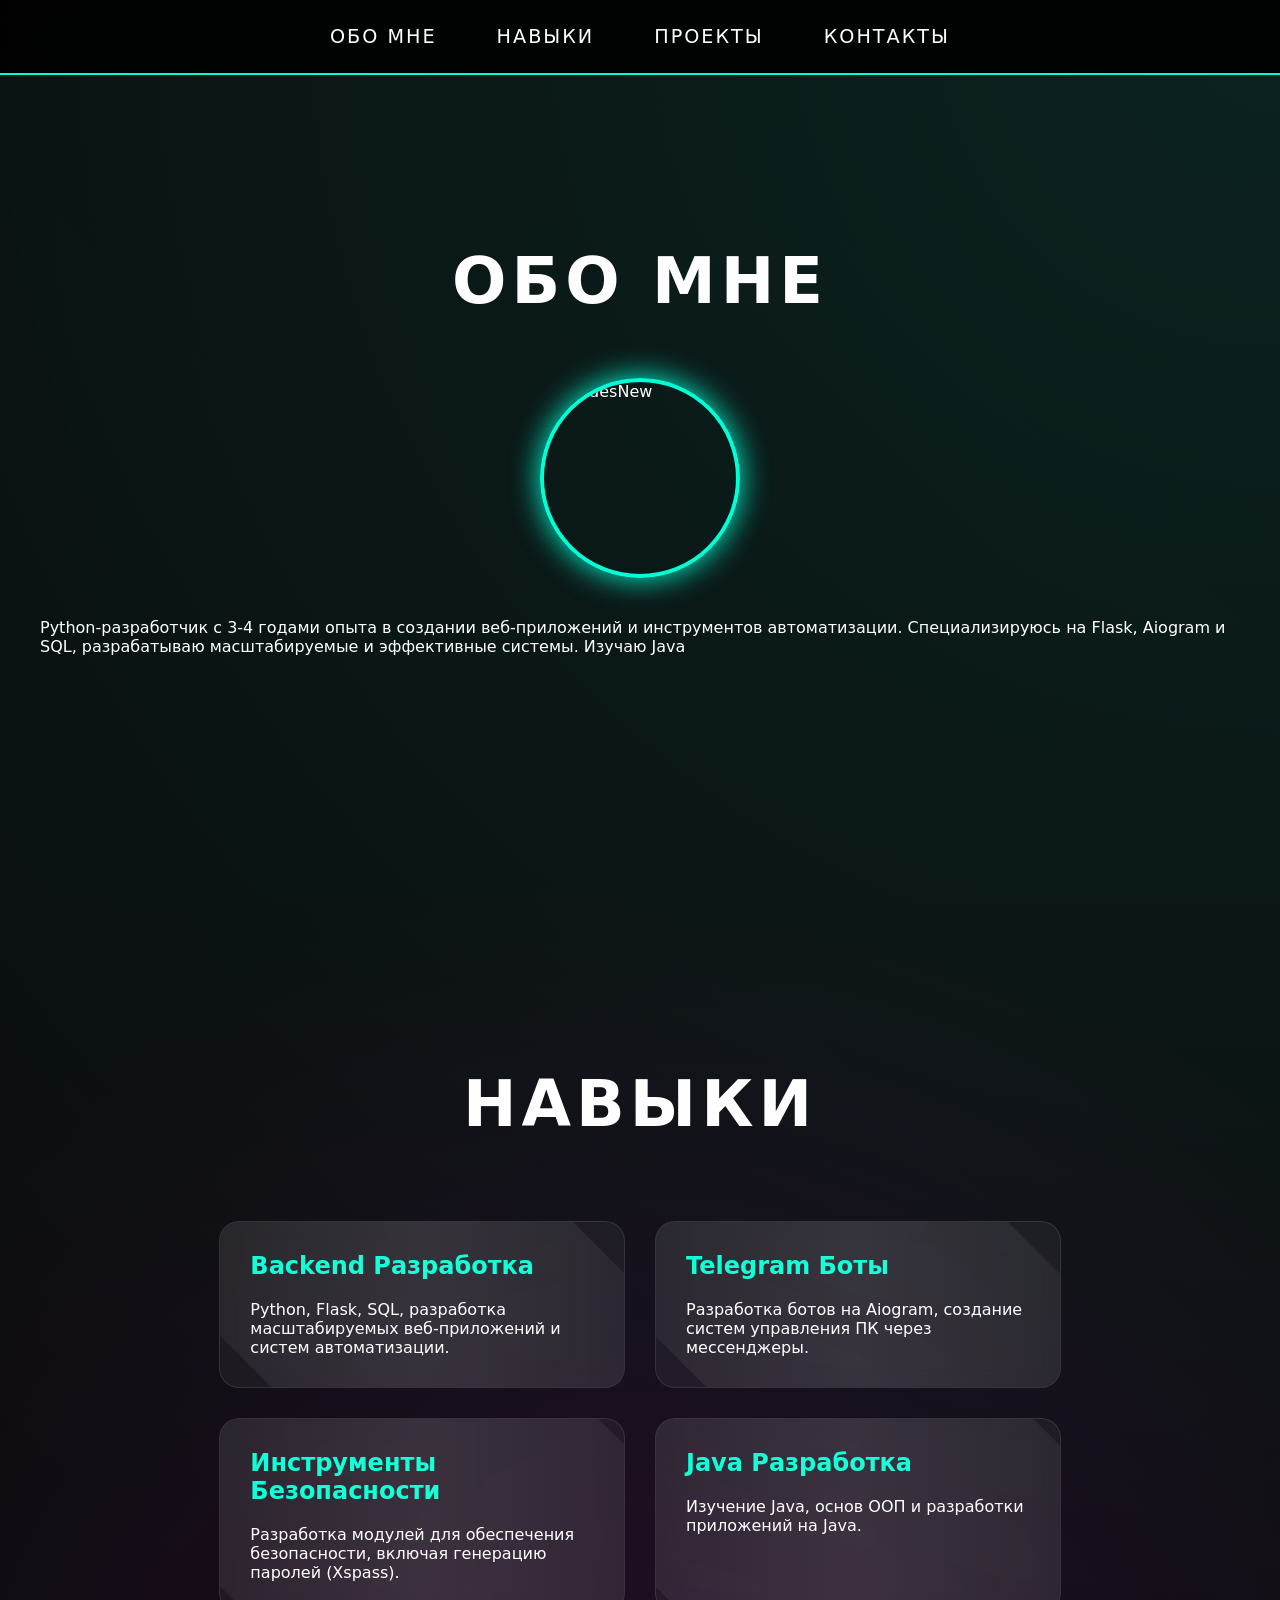
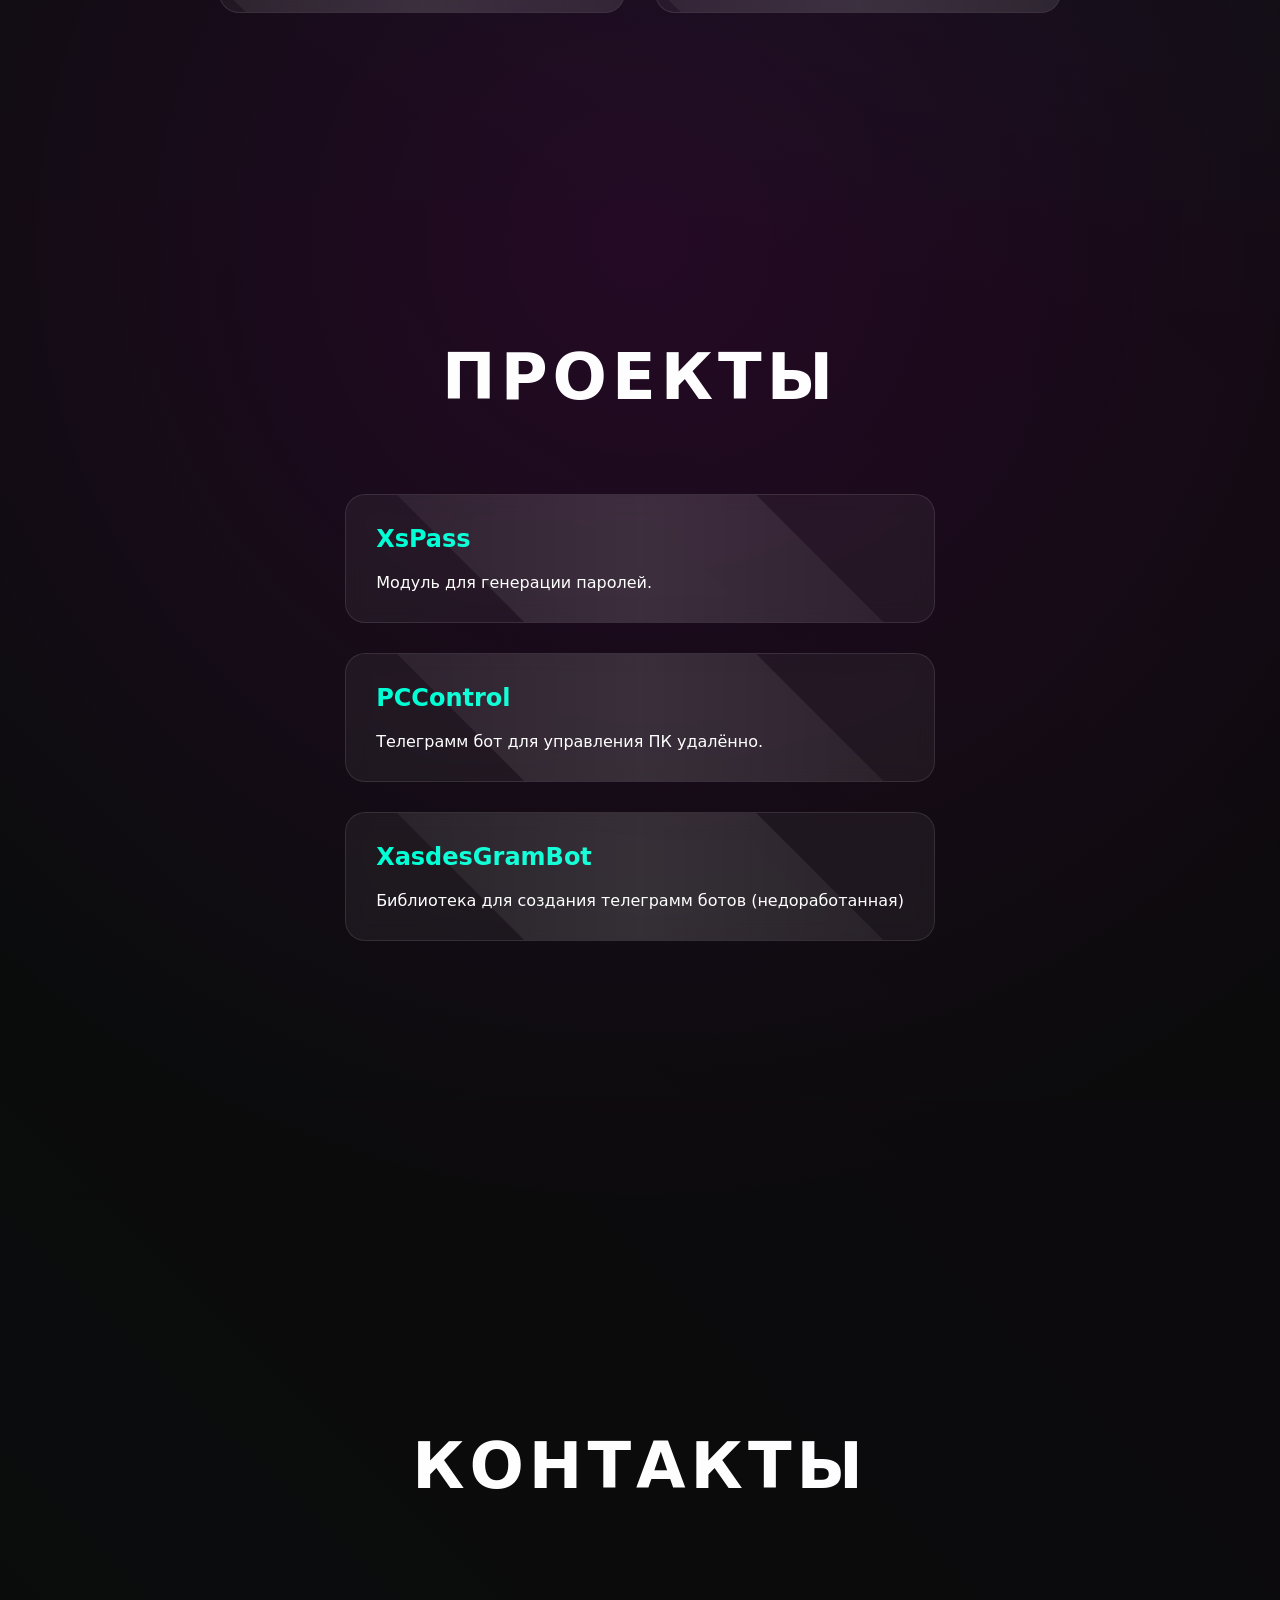
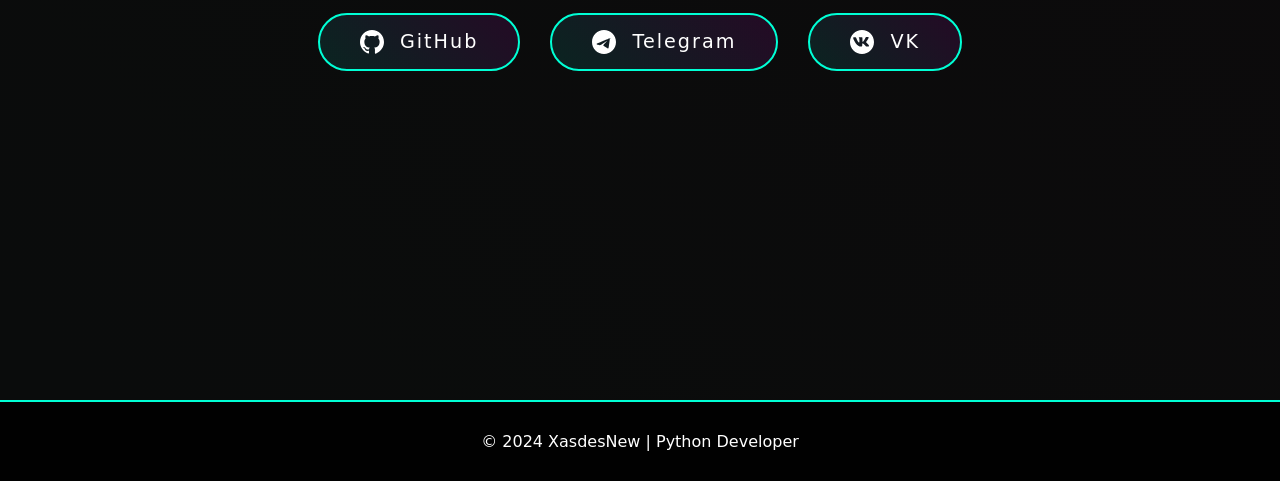
==== index.html @ cb53393a "Переименовал bio.html в index.html" ====
<!DOCTYPE html>
<html lang="ru">
<head>
  <meta charset="UTF-8">
  <meta name="viewport" content="width=device-width, initial-scale=1">
  <title>XasdesNew - Python Разработчик</title>
  <link rel="stylesheet" href="styles.css">
</head>
<body>
  <header>
    <nav>
      <a href="#about">Обо мне</a>
      <a href="#skills">Навыки</a>
      <a href="#projects">Проекты</a>
      <a href="#contact">Контакты</a>
    </nav>
  </header>
  
  <main>
    <section class="section" id="about">
      <h2>Обо мне</h2>
      <div class="content">
        <img class="avatar" src="https://avatars.githubusercontent.com/u/188788948?v=4" alt="XasdesNew">
        <p>Python-разработчик с 3-4 годами опыта в создании веб-приложений и инструментов автоматизации. Специализируюсь на Flask, Aiogram и SQL, разрабатываю масштабируемые и эффективные системы. Изучаю Java</p>
      </div>
    </section>
    
    <section class="section" id="skills">
      <h2>Навыки</h2>
      <div class="content">
        <div class="card-container">
          <div class="card">
            <h3>Backend Разработка</h3>
            <p>Python, Flask, SQL, разработка масштабируемых веб-приложений и систем автоматизации.</p>
          </div>
          <div class="card">
            <h3>Telegram Боты</h3>
            <p>Разработка ботов на Aiogram, создание систем управления ПК через мессенджеры.</p>
          </div>
          <div class="card">
            <h3>Инструменты Безопасности</h3>
            <p>Разработка модулей для обеспечения безопасности, включая генерацию паролей (Xspass).</p>
          </div>
          <div class="card">
            <h3>Java Разработка</h3>
            <p>Изучение Java, основ ООП и разработки приложений на Java.</p>
          </div>
        </div>
      </div>
    </section>
    
    <section class="section" id="projects">
      <h2>Проекты</h2>
      <div class="content">
        <div class="card-container">
          <div class="card">
            <h3>XsPass</h3>
            <p>Модуль для генерации паролей.</p>
          </div>
          <div class="card">
            <h3>PCControl</h3>
            <p>Телеграмм бот для управления ПК удалённо.</p>
          </div>
          <div class="card">
            <h3>XasdesGramBot</h3>
            <p>Библиотека для создания телеграмм ботов (недоработанная)</p>
          </div>
        </div>
      </div>
    </section>
    
    <section class="section" id="contact">
      <h2>Контакты</h2>
      <div class="content">
        <div class="social-buttons">
          <a href="https://github.com/XasdesNew" class="social-button">
            <svg viewBox="0 0 24 24" width="24" height="24" style="margin-right: 8px; vertical-align: middle;">
              <path fill="currentColor" d="M12 0C5.37 0 0 5.37 0 12c0 5.3 3.438 9.8 8.205 11.385.6.113.82-.258.82-.577 0-.285-.01-1.04-.015-2.04-3.338.724-4.042-1.61-4.042-1.61C4.422 18.07 3.633 17.7 3.633 17.7c-1.087-.744.084-.729.084-.729 1.205.084 1.838 1.236 1.838 1.236 1.07 1.835 2.809 1.305 3.495.998.108-.776.417-1.305.76-1.605-2.665-.3-5.466-1.332-5.466-5.93 0-1.31.465-2.38 1.235-3.22-.135-.303-.54-1.523.105-3.176 0 0 1.005-.322 3.3 1.23.96-.267 1.98-.399 3-.405 1.02.006 2.04.138 3 .405 2.28-1.552 3.285-1.23 3.285-1.23.645 1.653.24 2.873.12 3.176.765.84 1.23 1.91 1.23 3.22 0 4.61-2.805 5.625-5.475 5.92.42.36.81 1.096.81 2.22 0 1.606-.015 2.896-.015 3.286 0 .315.21.69.825.57C20.565 21.795 24 17.295 24 12c0-6.63-5.37-12-12-12"/>
            </svg>
            GitHub
          </a>
          <a href="https://t.me/XasdesNew" class="social-button">
            <svg viewBox="0 0 24 24" width="24" height="24" style="margin-right: 8px; vertical-align: middle;">
              <path fill="currentColor" d="M12 0C5.37 0 0 5.37 0 12s5.37 12 12 12 12-5.37 12-12S18.63 0 12 0zm5.95 8.03c-.19 2.01-.88 6.88-1.25 9.13-.15.91-.45 1.22-.74 1.25-.63.06-1.11-.42-1.72-.82-.96-.64-1.5-1.04-2.43-1.66-.97-.71-.34-1.1.21-1.74.14-.17 2.61-2.39 2.66-2.6.01-.02.01-.15-.06-.21-.07-.06-.18-.04-.25-.02-.11.02-1.84 1.17-5.2 3.44-.49.34-.94.5-1.33.49-.44-.01-1.27-.25-1.89-.45-.76-.25-1.37-.38-1.32-.81.03-.22.35-.44.97-.67 3.81-1.66 6.36-2.75 7.64-3.29 3.64-1.53 4.39-1.8 4.88-1.81.11 0 .35.03.5.15.13.1.17.23.18.33.02.13.02.27 0 .4z"/>
            </svg>
            Telegram
          </a>
          <a href="https://vk.com/XasdesNew" class="social-button">
            <svg viewBox="0 0 24 24" width="24" height="24" style="margin-right: 8px; vertical-align: middle;">
              <path fill="currentColor" d="M12 0C5.37 0 0 5.37 0 12s5.37 12 12 12 12-5.37 12-12S18.63 0 12 0zm6.24 16.51h-1.75c-.67 0-.87-.55-2.06-1.75-1.04-1.02-1.49-1.16-1.74-1.16-.35 0-.46.1-.46.59v1.61c0 .42-.13.67-1.21.67-1.79 0-3.77-1.08-5.17-3.09-2.1-2.96-2.67-5.19-2.67-5.64 0-.24.09-.47.55-.47h1.75c.41 0 .6.19.77.66.84 2.42 2.25 4.54 2.83 4.54.22 0 .32-.1.32-.66v-2.57c-.07-1.18-.69-1.28-.69-1.7 0-.21.17-.41.45-.41h2.76c.37 0 .51.2.51.63v3.47c0 .38.11.51.18.51.22 0 .41-.13.82-.55 1.27-1.42 2.18-3.61 2.18-3.61.12-.26.31-.49.74-.49h1.75c.52 0 .64.27.52.63-.22.99-2.36 4.02-2.36 4.02-.18.3-.25.44 0 .77.19.24.82.74 1.24 1.19.77.81 1.36 1.49 1.52 1.96.17.49-.09.74-.59.74z"/>
            </svg>
            VK
          </a>
        </div>
      </div>
    </section>
  </main>
  
  <footer>
    <p>© 2024 XasdesNew | Python Developer</p>
  </footer>
  
  <script src="script.js"></script>
</body>
</html>
---- styles.css ----
* {
  margin: 0;
  padding: 0;
  box-sizing: border-box;
  scroll-behavior: smooth;
}

:root {
  --primary: #00ffd5;
  --secondary: #ff00ff;
  --bg: #0a0a0a;
  --text: #ffffff;
}

body {
  background: var(--bg);
  color: var(--text);
  font-family: 'Cyberpunk', system-ui, sans-serif;
  overflow-x: hidden;
  background-image: 
    radial-gradient(circle at 50% 50%, rgba(255,0,255,0.1) 0%, transparent 50%),
    radial-gradient(circle at 100% 0%, rgba(0,255,213,0.1) 0%, transparent 50%);
}

@keyframes neonPulse {
  0% { text-shadow: 0 0 10px var(--primary), 0 0 20px var(--primary), 0 0 30px var(--primary); }
  50% { text-shadow: 0 0 20px var(--primary), 0 0 30px var(--primary), 0 0 40px var(--primary); }
  100% { text-shadow: 0 0 10px var(--primary), 0 0 20px var(--primary), 0 0 30px var(--primary); }
}

@keyframes borderGlow {
  0% { border-color: var(--primary); }
  50% { border-color: var(--secondary); }
  100% { border-color: var(--primary); }
}

@keyframes navClick {
  0% { transform: scale(1); }
  50% { transform: scale(0.95); }
  100% { transform: scale(1); }
}

header {
  position: fixed;
  top: 0;
  left: 0;
  width: 100%;
  background: rgba(0,0,0,0.9);
  backdrop-filter: blur(10px);
  border-bottom: 2px solid var(--primary);
  z-index: 1000;
  animation: borderGlow 4s infinite;
}

header nav {
  display: flex;
  justify-content: center;
  padding: 20px 0;
}

header nav a {
  margin: 0 30px;
  color: var(--text);
  text-decoration: none;
  font-size: 1.2em;
  text-transform: uppercase;
  letter-spacing: 2px;
  position: relative;
  padding: 5px 0;
  transition: transform 0.3s ease;
}

header nav a:active {
  animation: navClick 0.3s ease;
}

header nav a::after {
  content: '';
  position: absolute;
  bottom: 0;
  left: 0;
  width: 100%;
  height: 2px;
  background: var(--primary);
  transform: scaleX(0);
  transition: transform 0.3s ease;
}

header nav a:hover::after {
  transform: scaleX(1);
}

.section {
  min-height: 100vh;
  padding: 100px 20px;
  position: relative;
  display: flex;
  flex-direction: column;
  align-items: center;
  justify-content: center;
}

.section::before {
  content: '';
  position: absolute;
  top: 0;
  left: 0;
  width: 100%;
  height: 100%;
  background: linear-gradient(45deg, 
    rgba(0,255,213,0.1) 0%,
    rgba(255,0,255,0.1) 100%);
  opacity: 0.1;
}

.section h2 {
  font-size: 4em;
  margin-bottom: 60px;
  animation: neonPulse 2s infinite;
  text-transform: uppercase;
  letter-spacing: 5px;
}

.content {
  max-width: 1200px;
  margin: 0 auto;
  opacity: 0;
  transform: translateY(30px);
  transition: all 0.8s cubic-bezier(0.4, 0, 0.2, 1);
  display: flex;
  flex-direction: column;
  align-items: center;
}

.content.visible {
  opacity: 1;
  transform: translateY(0);
}

.avatar {
  width: 200px;
  height: 200px;
  border-radius: 50%;
  border: 4px solid var(--primary);
  box-shadow: 0 0 30px var(--primary);
  margin-bottom: 40px;
  transition: transform 0.3s ease;
  display: block;
  margin-left: auto;
  margin-right: auto;
}

.avatar:hover {
  transform: scale(1.1);
}

.card-container {
  display: grid;
  grid-template-columns: repeat(auto-fit, minmax(300px, 1fr));
  gap: 30px;
  padding: 20px;
}

.card {
  background: rgba(255,255,255,0.05);
  backdrop-filter: blur(10px);
  border: 1px solid rgba(255,255,255,0.1);
  border-radius: 20px;
  padding: 30px;
  height: auto;
  transition: all 0.3s ease;
  position: relative;
  overflow: hidden;
}

.card::before {
  content: '';
  position: absolute;
  top: -50%;
  left: -50%;
  width: 200%;
  height: 200%;
  background: linear-gradient(
    45deg,
    transparent,
    rgba(255,255,255,0.1),
    transparent
  );
  transform: rotate(45deg);
  transition: 0.5s;
}

.card:hover {
  transform: translateY(-10px);
  box-shadow: 0 0 30px rgba(0,255,213,0.2);
}

.card:hover::before {
  left: 100%;
}

.card h3 {
  font-size: 1.5em;
  color: var(--primary);
  margin-bottom: 20px;
}

.social-buttons {
  display: flex;
  justify-content: center;
  gap: 30px;
  margin-top: 50px;
  flex-wrap: wrap;
}

.social-button {
  padding: 15px 40px;
  border-radius: 30px;
  background: linear-gradient(45deg, 
    rgba(0,255,213,0.1),
    rgba(255,0,255,0.1));
  border: 2px solid var(--primary);
  color: var(--text);
  text-decoration: none;
  font-size: 1.2em;
  letter-spacing: 2px;
  transition: all 0.3s ease;
  position: relative;
  overflow: hidden;
}

.social-button:hover {
  transform: translateY(-5px);
  box-shadow: 0 5px 20px rgba(0,255,213,0.3);
}

.social-button i {
  margin-right: 10px;
}

footer {
  background: rgba(0,0,0,0.9);
  padding: 30px 0;
  text-align: center;
  border-top: 2px solid var(--primary);
  animation: borderGlow 4s infinite;
}

@media (max-width: 768px) {
  .section h2 {
    font-size: 2.5em;
  }
  
  header nav {
    flex-direction: column;
    align-items: center;
  }
  
  header nav a {
    margin: 10px 0;
  }
  
  .card-container {
    grid-template-columns: 1fr;
  }
}
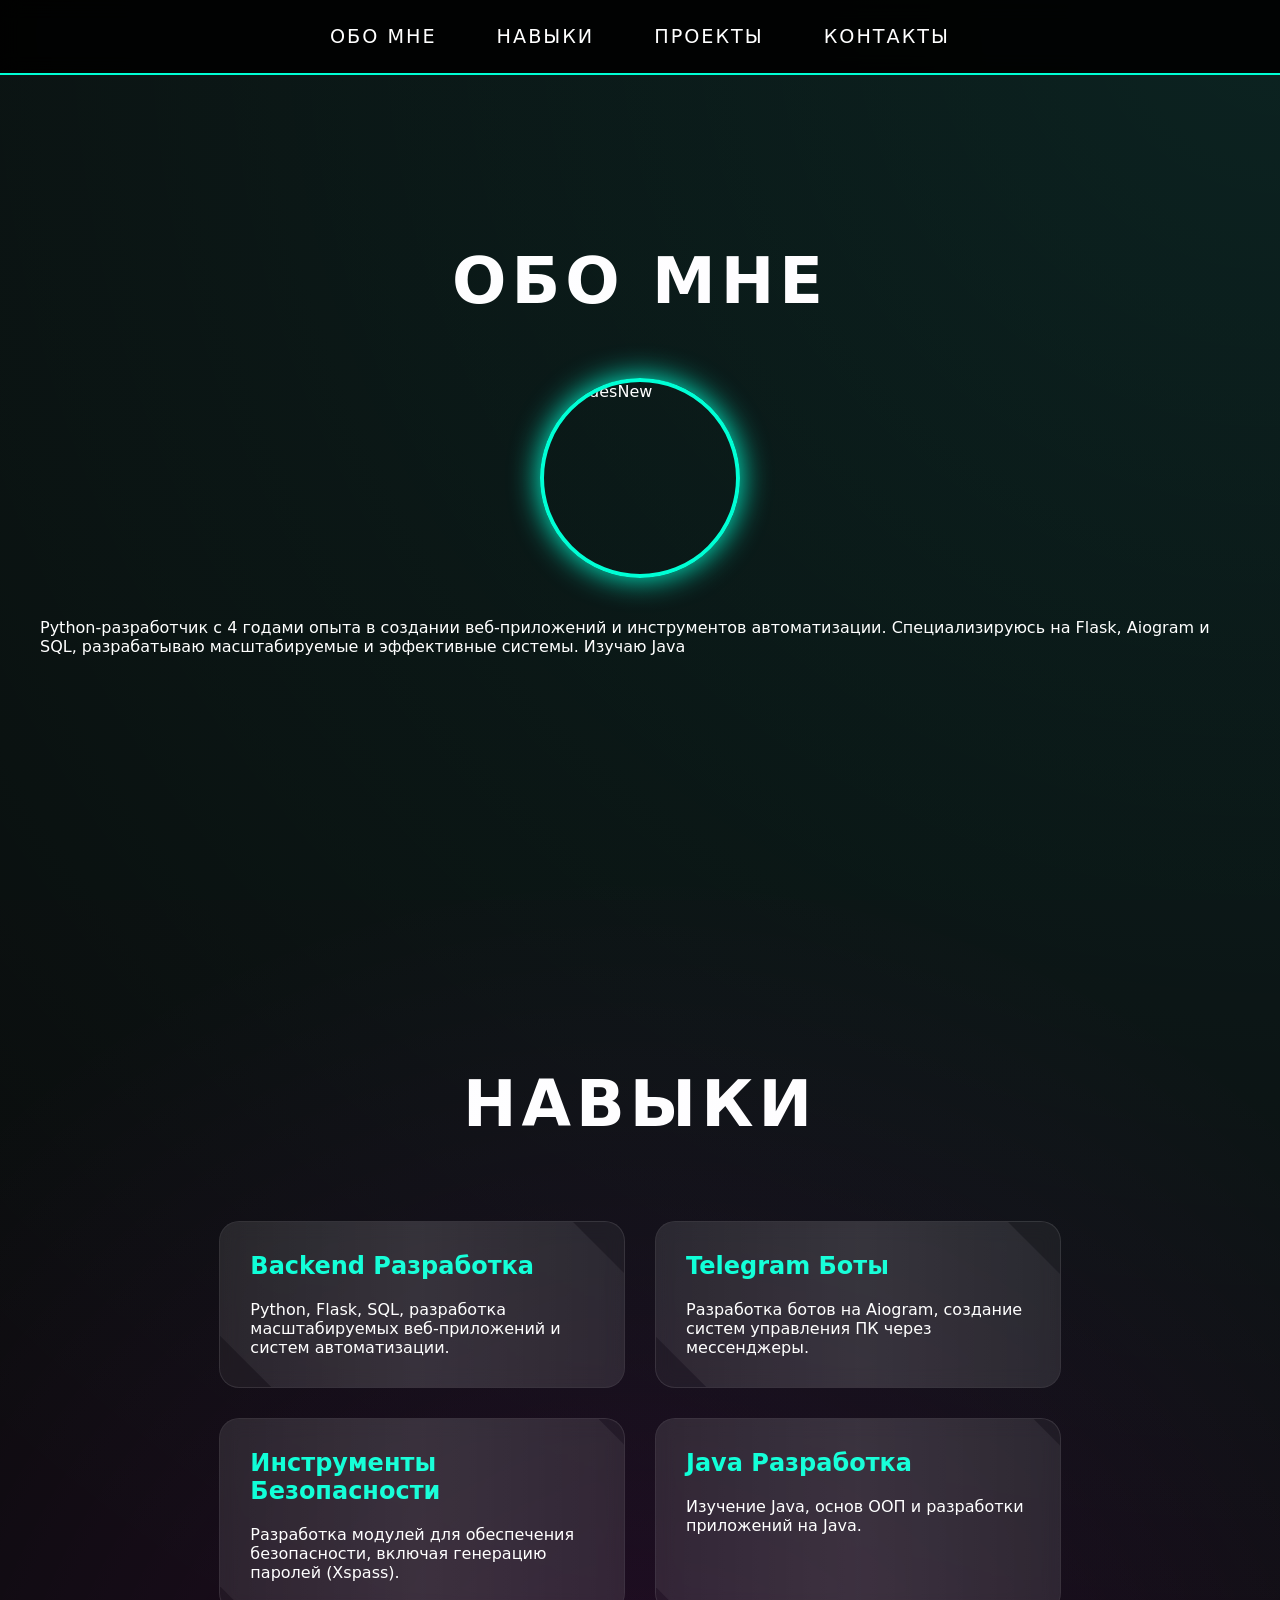
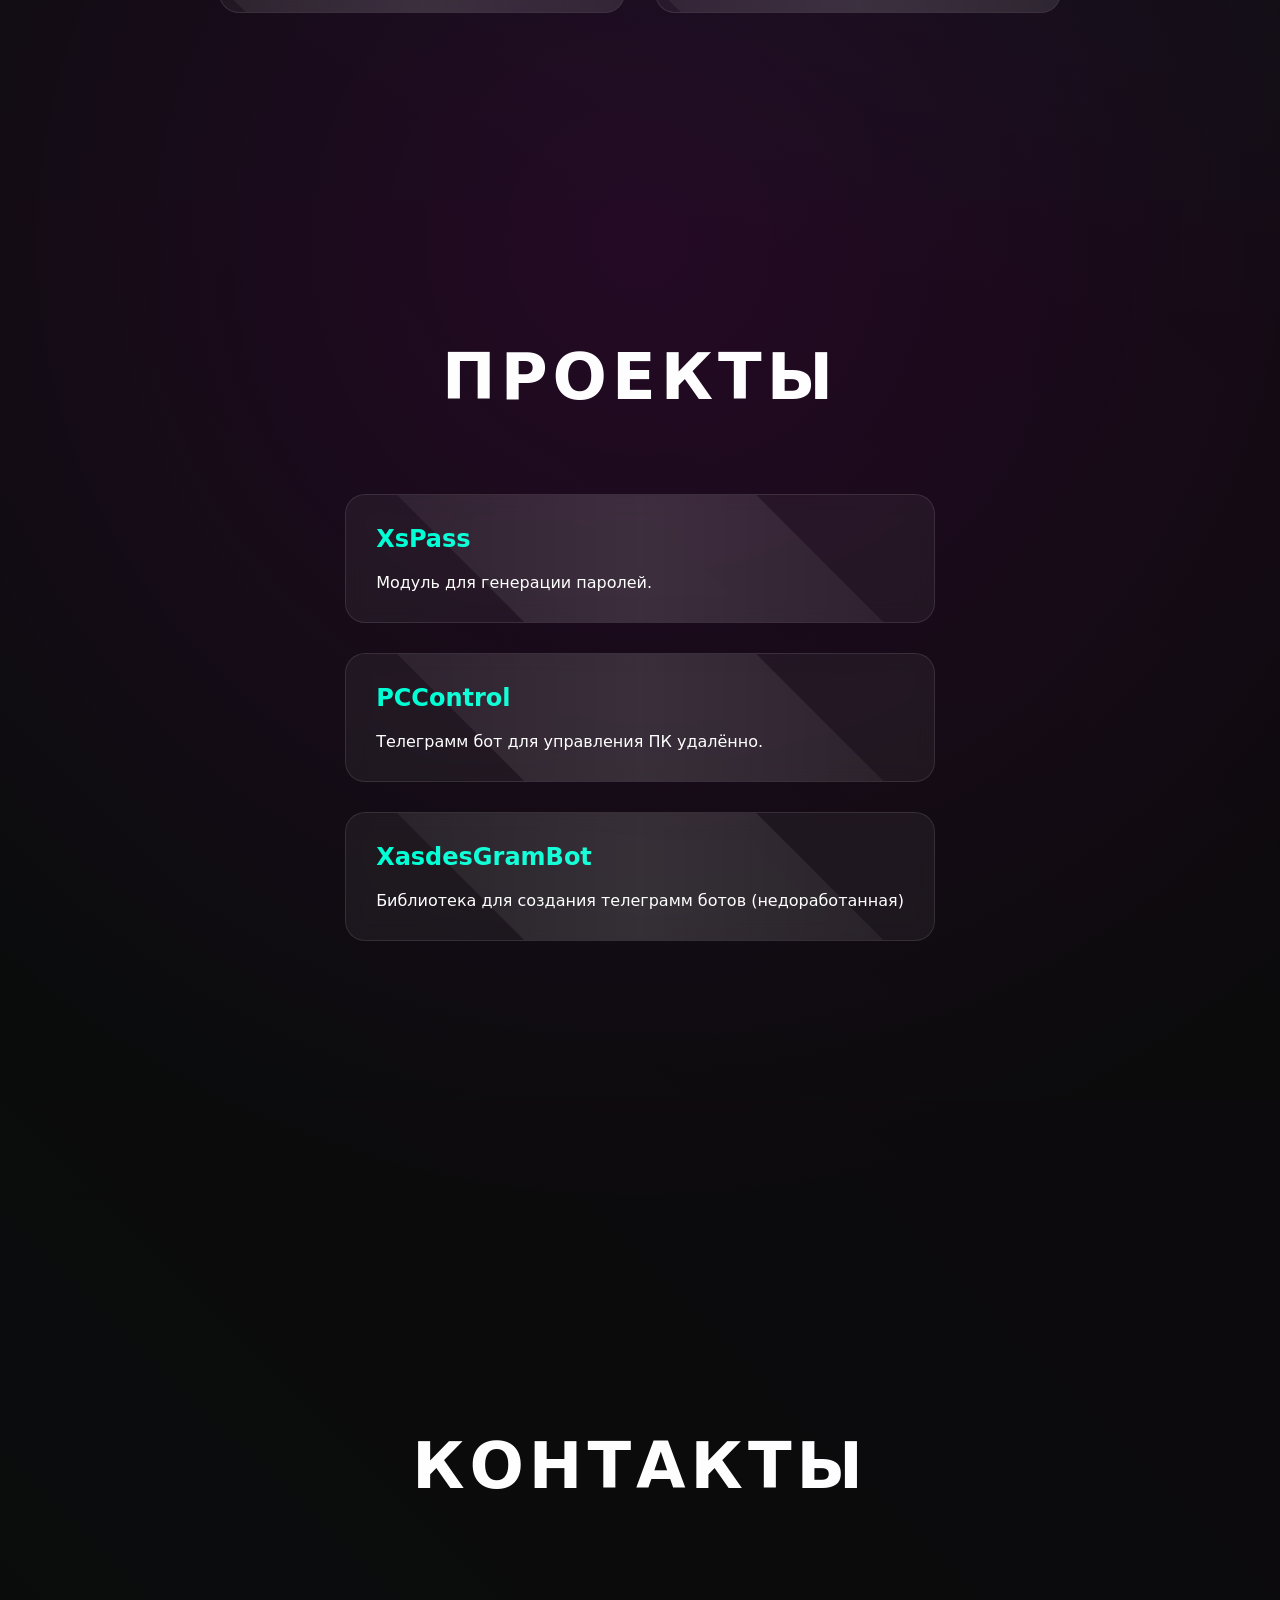
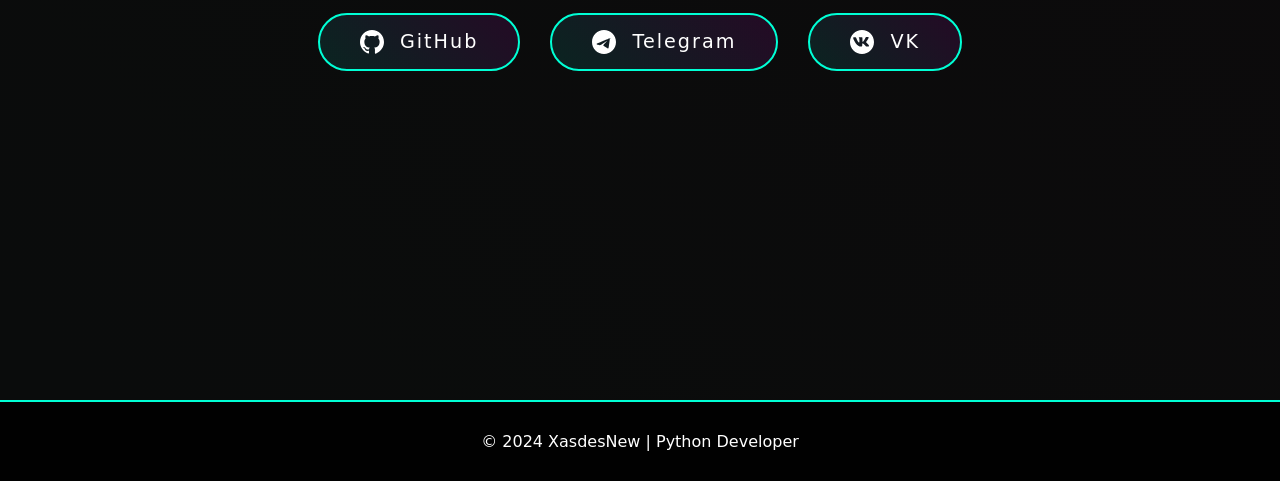
==== commit 77b00eb8: "Update index.html" ====
--- a/index.html
+++ b/index.html
@@ -21,7 +21,7 @@
       <h2>Обо мне</h2>
       <div class="content">
         <img class="avatar" src="https://avatars.githubusercontent.com/u/188788948?v=4" alt="XasdesNew">
-        <p>Python-разработчик с 3-4 годами опыта в создании веб-приложений и инструментов автоматизации. Специализируюсь на Flask, Aiogram и SQL, разрабатываю масштабируемые и эффективные системы. Изучаю Java</p>
+        <p>Python-разработчик с 4 годами опыта в создании веб-приложений и инструментов автоматизации. Специализируюсь на Flask, Aiogram и SQL, разрабатываю масштабируемые и эффективные системы. Изучаю Java</p>
       </div>
     </section>
     
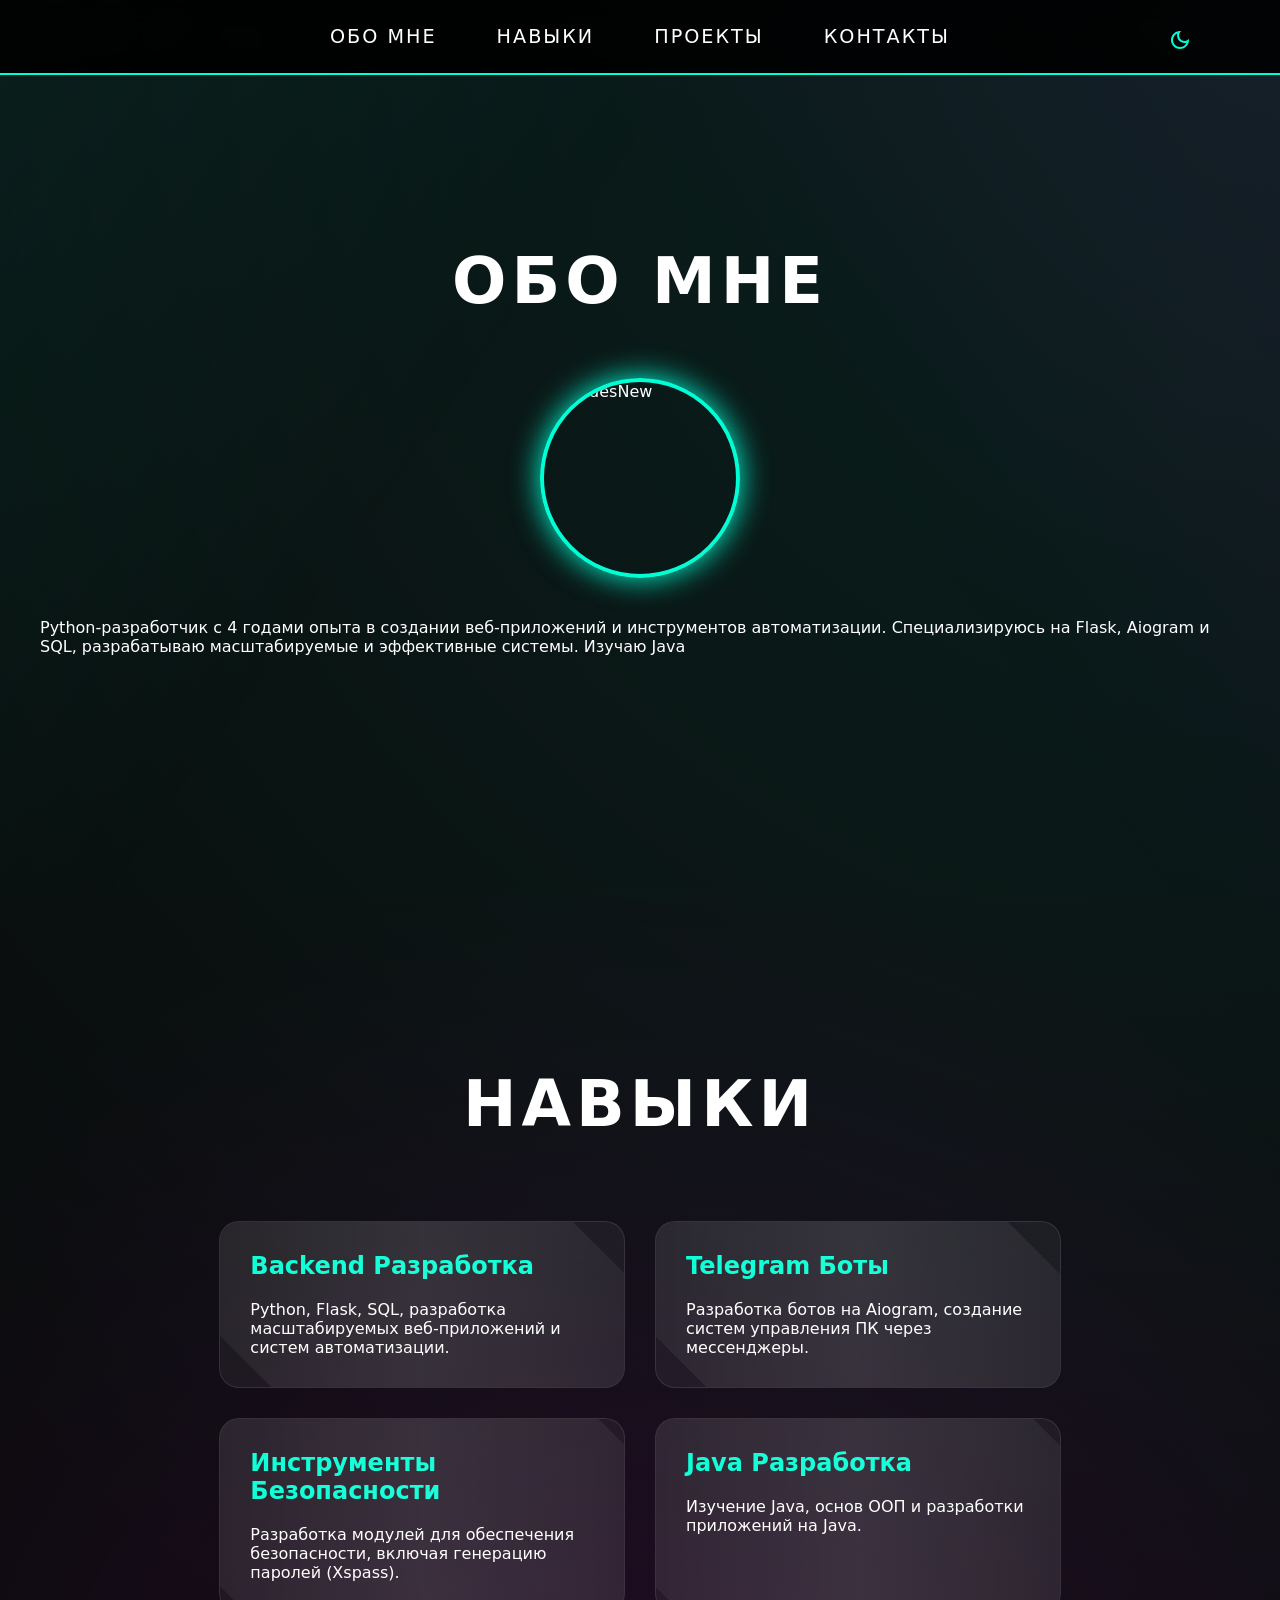
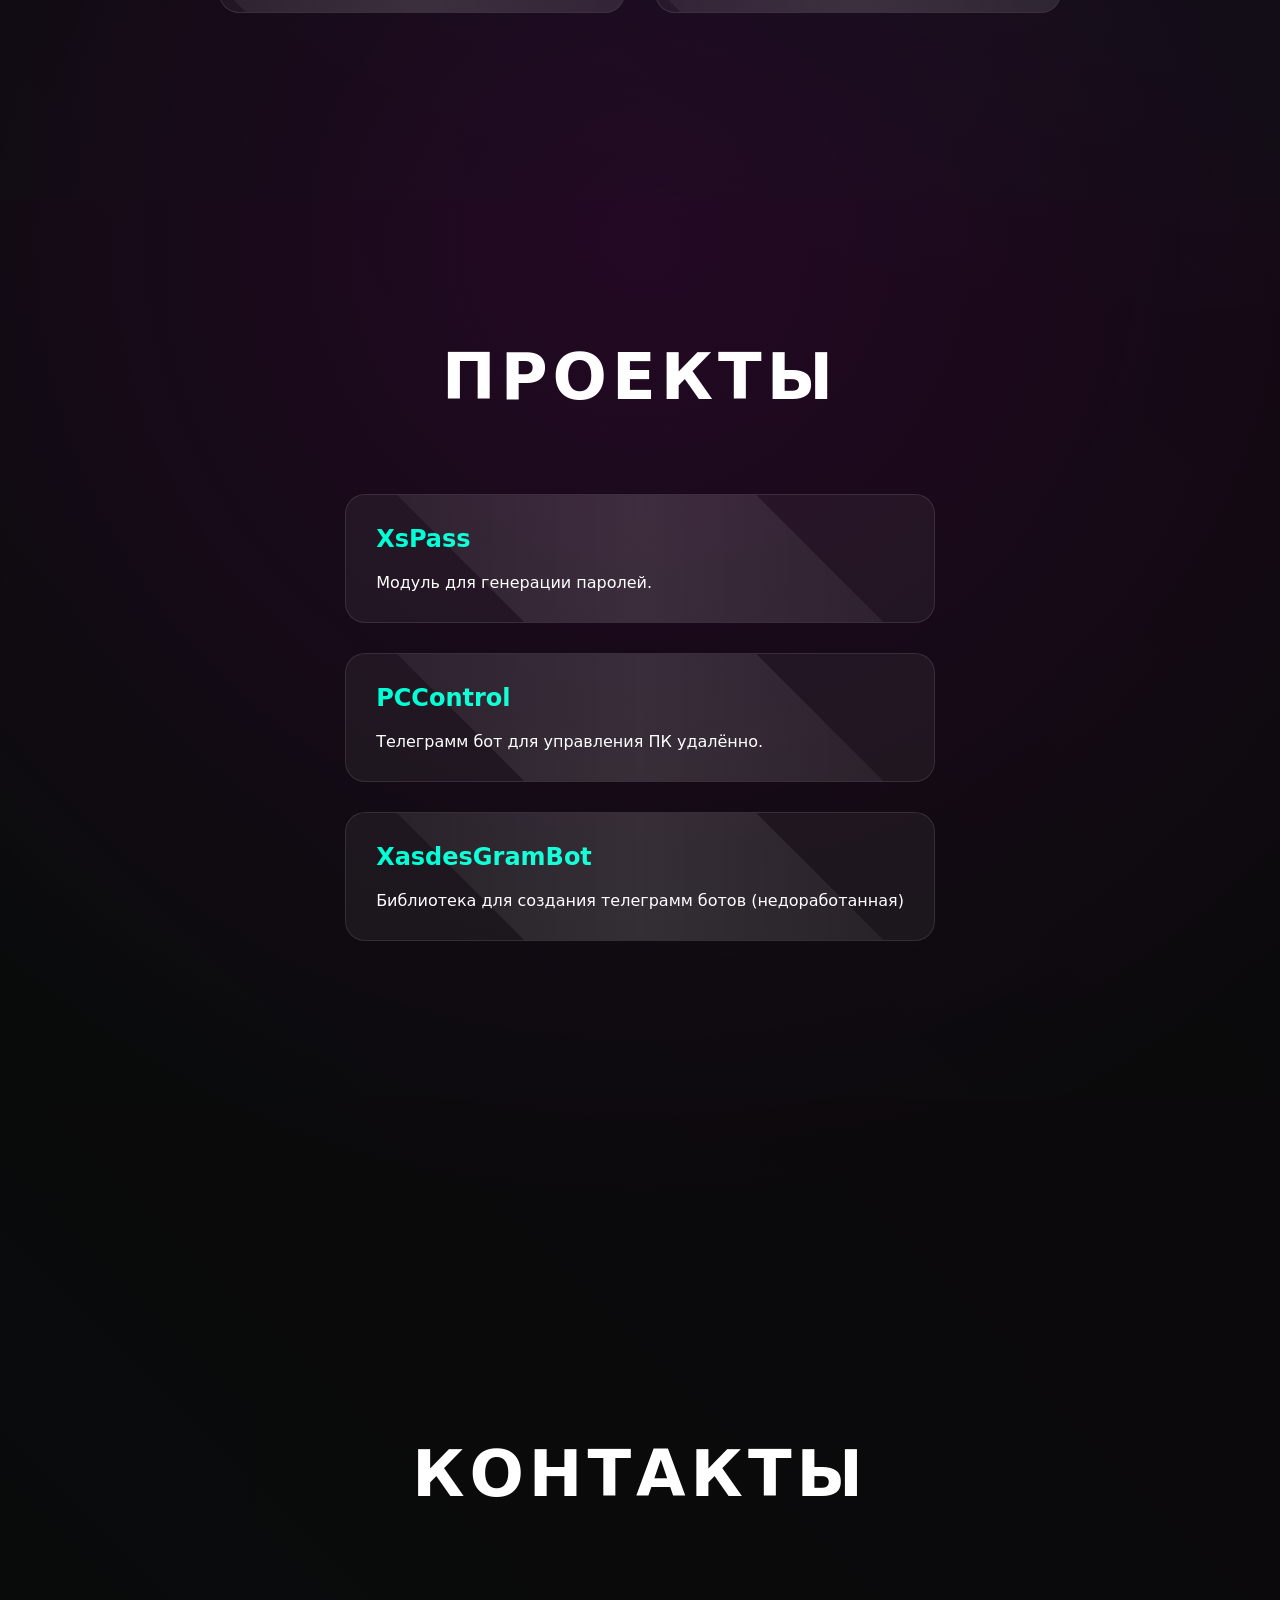
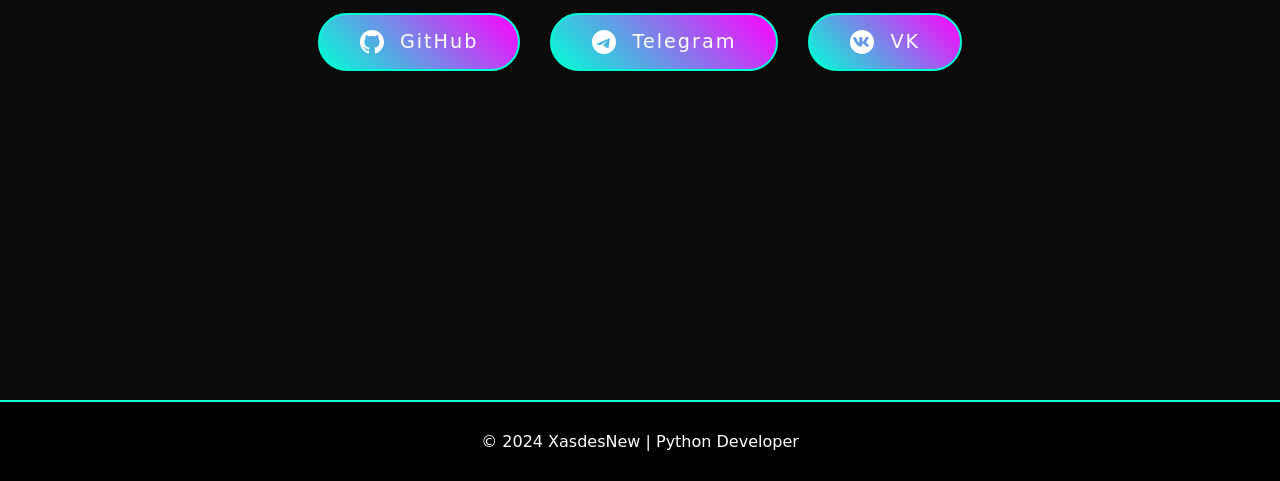
==== commit 7549260d: "Обновил оформление страницы" ====
--- a/index.html
+++ b/index.html
@@ -7,13 +7,28 @@
   <link rel="stylesheet" href="styles.css">
 </head>
 <body>
+  <div id="particles-js"></div>
+  
   <header>
-    <nav>
+    <div class="menu-button">
+      <div class="bar"></div>
+      <div class="bar"></div>
+      <div class="bar"></div>
+    </div>
+    <nav class="nav-menu">
       <a href="#about">Обо мне</a>
       <a href="#skills">Навыки</a>
       <a href="#projects">Проекты</a>
       <a href="#contact">Контакты</a>
     </nav>
+    <div class="theme-toggle">
+      <svg class="sun-icon" viewBox="0 0 24 24" width="24" height="24">
+        <path fill="currentColor" d="M12 17c-2.76 0-5-2.24-5-5s2.24-5 5-5 5 2.24 5 5-2.24 5-5 5zm0-8c-1.66 0-3 1.34-3 3s1.34 3 3 3 3-1.34 3-3-1.34-3-3-3zm-9 4h2c.55 0 1-.45 1-1s-.45-1-1-1H3c-.55 0-1 .45-1 1s.45 1 1 1zm18 0h-2c-.55 0-1-.45-1-1s.45-1 1-1h2c.55 0 1 .45 1 1s-.45 1-1 1zM12 3c-.55 0-1 .45-1 1v2c0 .55.45 1 1 1s1-.45 1-1V4c0-.55-.45-1-1-1zm0 16c-.55 0-1 .45-1 1v2c0 .55.45 1 1 1s1-.45 1-1v-2c0-.55-.45-1-1-1zM5.99 4.58c-.39-.39-1.03-.39-1.41 0-.39.39-.39 1.03 0 1.41l1.06 1.06c.39.39 1.03.39 1.41 0 .39-.39.39-1.03 0-1.41L5.99 4.58zm12.37 12.37c-.39-.39-1.03-.39-1.41 0-.39.39-.39 1.03 0 1.41l1.06 1.06c.39.39 1.03.39 1.41 0 .39-.39.39-1.03 0-1.41l-1.06-1.06zm1.06-10.96c.39-.39.39-1.03 0-1.41-.39-.39-1.03-.39-1.41 0l-1.06 1.06c-.39.39-.39 1.03 0 1.41.39.39 1.03.39 1.41 0l1.06-1.06zM7.05 18.36c.39-.39.39-1.03 0-1.41-.39-.39-1.03-.39-1.41 0l-1.06 1.06c-.39.39-.39 1.03 0 1.41.39.39 1.03.39 1.41 0l1.06-1.06z"/>
+      </svg>
+      <svg class="moon-icon" viewBox="0 0 24 24" width="24" height="24">
+        <path fill="currentColor" d="M9.37 5.51c-.18.64-.27 1.31-.27 1.99 0 4.08 3.32 7.4 7.4 7.4.68 0 1.35-.09 1.99-.27C17.45 17.19 14.93 19 12 19c-3.86 0-7-3.14-7-7 0-2.93 1.81-5.45 4.37-6.49zM12 3c-4.97 0-9 4.03-9 9s4.03 9 9 9 9-4.03 9-9c0-.46-.04-.92-.1-1.36-.98 1.37-2.58 2.26-4.4 2.26-2.98 0-5.4-2.42-5.4-5.4 0-1.81.89-3.42 2.26-4.4-.44-.06-.9-.1-1.36-.1z"/>
+      </svg>
+    </div>
   </header>
   
   <main>
@@ -100,6 +115,7 @@
     <p>© 2024 XasdesNew | Python Developer</p>
   </footer>
   
+  <script src="https://cdn.jsdelivr.net/particles.js/2.0.0/particles.min.js"></script>
   <script src="script.js"></script>
 </body>
 </html>
--- a/styles.css
+++ b/styles.css
@@ -3,6 +3,10 @@
   padding: 0;
   box-sizing: border-box;
   scroll-behavior: smooth;
+  user-select: none;
+  -webkit-user-select: none;
+  -moz-user-select: none;
+  -ms-user-select: none;
 }
 
 :root {
@@ -10,6 +14,39 @@
   --secondary: #ff00ff;
   --bg: #0a0a0a;
   --text: #ffffff;
+  --card-bg: rgba(255,255,255,0.05);
+  --border: rgba(255,255,255,0.1);
+}
+
+body.light-theme {
+  --primary: #0066cc;
+  --secondary: #cc0066;
+  --bg: #f8f9fa;
+  --text: #212529;
+  --card-bg: rgba(255,255,255,0.8);
+  --border: rgba(0,0,0,0.1);
+}
+
+body.light-theme header {
+  background: rgba(255,255,255,0.9);
+  box-shadow: 0 2px 10px rgba(0,0,0,0.1);
+}
+
+body.light-theme footer {
+  background: rgba(255,255,255,0.9);
+  box-shadow: 0 -2px 10px rgba(0,0,0,0.1);
+}
+
+body.light-theme .card {
+  box-shadow: 0 5px 15px rgba(0,0,0,0.05);
+}
+
+body.light-theme .section h2 {
+  color: var(--primary);
+}
+
+body.light-theme #particles-js canvas {
+  filter: invert(1);
 }
 
 body {
@@ -20,6 +57,26 @@
   background-image: 
     radial-gradient(circle at 50% 50%, rgba(255,0,255,0.1) 0%, transparent 50%),
     radial-gradient(circle at 100% 0%, rgba(0,255,213,0.1) 0%, transparent 50%);
+  position: relative;
+}
+
+body::before {
+  content: '';
+  position: fixed;
+  top: 0;
+  left: 0;
+  width: 100%;
+  height: 100%;
+  background: 
+    linear-gradient(125deg, rgba(0,255,213,0.05) 0%, transparent 40%),
+    linear-gradient(235deg, rgba(255,0,255,0.05) 0%, transparent 40%);
+  z-index: -1;
+  animation: gradientMove 15s ease infinite alternate;
+}
+
+@keyframes gradientMove {
+  0% { background-position: 0% 0%; }
+  100% { background-position: 100% 100%; }
 }
 
 @keyframes neonPulse {
@@ -125,14 +182,21 @@
   max-width: 1200px;
   margin: 0 auto;
   opacity: 0;
-  transform: translateY(30px);
-  transition: all 0.8s cubic-bezier(0.4, 0, 0.2, 1);
+  transform: translateY(50px);
+  transition: all 1s cubic-bezier(0.4, 0, 0.2, 1);
   display: flex;
   flex-direction: column;
   align-items: center;
+  filter: blur(5px);
 }
 
 .content.visible {
+  opacity: 1;
+  transform: translateY(0);
+  filter: blur(0);
+}
+
+.content.visible .card {
   opacity: 1;
   transform: translateY(0);
 }
@@ -159,18 +223,25 @@
   grid-template-columns: repeat(auto-fit, minmax(300px, 1fr));
   gap: 30px;
   padding: 20px;
+  width: 100%;
 }
 
 .card {
-  background: rgba(255,255,255,0.05);
+  background: var(--card-bg);
   backdrop-filter: blur(10px);
-  border: 1px solid rgba(255,255,255,0.1);
+  border: 1px solid var(--border);
   border-radius: 20px;
   padding: 30px;
   height: auto;
   transition: all 0.3s ease;
   position: relative;
   overflow: hidden;
+  transform-style: preserve-3d;
+  perspective: 1000px;
+  opacity: 0;
+  transform: translateY(30px);
+  transition: all 0.5s ease;
+  transition-delay: calc(var(--i) * 0.1s);
 }
 
 .card::before {
@@ -183,7 +254,7 @@
   background: linear-gradient(
     45deg,
     transparent,
-    rgba(255,255,255,0.1),
+    var(--border),
     transparent
   );
   transform: rotate(45deg);
@@ -191,8 +262,10 @@
 }
 
 .card:hover {
-  transform: translateY(-10px);
-  box-shadow: 0 0 30px rgba(0,255,213,0.2);
+  transform: translateY(-10px) rotateX(5deg) rotateY(5deg);
+  box-shadow: 
+    0 15px 35px rgba(0,255,213,0.2),
+    0 0 10px rgba(0,255,213,0.1);
 }
 
 .card:hover::before {
@@ -217,8 +290,8 @@
   padding: 15px 40px;
   border-radius: 30px;
   background: linear-gradient(45deg, 
-    rgba(0,255,213,0.1),
-    rgba(255,0,255,0.1));
+    var(--primary),
+    var(--secondary));
   border: 2px solid var(--primary);
   color: var(--text);
   text-decoration: none;
@@ -227,11 +300,32 @@
   transition: all 0.3s ease;
   position: relative;
   overflow: hidden;
+  z-index: 1;
+}
+
+.social-button::before {
+  content: '';
+  position: absolute;
+  top: 0;
+  left: 0;
+  width: 100%;
+  height: 100%;
+  background: linear-gradient(45deg, 
+    var(--primary),
+    var(--secondary));
+  z-index: -1;
+  opacity: 0;
+  transition: opacity 0.3s ease;
 }
 
 .social-button:hover {
   transform: translateY(-5px);
   box-shadow: 0 5px 20px rgba(0,255,213,0.3);
+  color: var(--bg);
+}
+
+.social-button:hover::before {
+  opacity: 1;
 }
 
 .social-button i {
@@ -246,21 +340,140 @@
   animation: borderGlow 4s infinite;
 }
 
+.menu-button {
+  display: none;
+  flex-direction: column;
+  justify-content: space-between;
+  width: 30px;
+  height: 21px;
+  position: fixed;
+  top: 20px;
+  right: 20px;
+  z-index: 1001;
+  cursor: pointer;
+}
+
+.bar {
+  width: 100%;
+  height: 3px;
+  background-color: var(--primary);
+  transition: all 0.3s ease-in-out;
+}
+
 @media (max-width: 768px) {
   .section h2 {
     font-size: 2.5em;
   }
   
   header nav {
+    position: fixed;
+    top: 0;
+    right: -100%;
+    width: 100%;
+    height: 100vh;
+    background: rgba(0,0,0,0.95);
     flex-direction: column;
     align-items: center;
+    justify-content: center;
+    transition: right 0.3s ease-in-out;
+  }
+  
+  header nav.active {
+    right: 0;
   }
   
   header nav a {
-    margin: 10px 0;
+    margin: 20px 0;
+    font-size: 1.5em;
+  }
+  
+  .menu-button {
+    display: flex;
+  }
+  
+  .menu-button.active .bar:nth-child(1) {
+    transform: translateY(9px) rotate(45deg);
+  }
+  
+  .menu-button.active .bar:nth-child(2) {
+    opacity: 0;
+  }
+  
+  .menu-button.active .bar:nth-child(3) {
+    transform: translateY(-9px) rotate(-45deg);
   }
   
   .card-container {
     grid-template-columns: 1fr;
   }
+  
+  .theme-toggle {
+    right: 60px;
+  }
+  
+  .section {
+    padding: 80px 15px;
+  }
+  
+  .content {
+    padding: 0 10px;
+  }
+  
+  .card-container {
+    grid-template-columns: 1fr;
+    gap: 20px;
+  }
+  
+  .social-buttons {
+    flex-direction: column;
+    gap: 15px;
+  }
+  
+  .social-button {
+    width: 100%;
+    text-align: center;
+  }
+}
+
+#particles-js {
+  position: fixed;
+  width: 100%;
+  height: 100%;
+  top: 0;
+  left: 0;
+  z-index: -1;
+}
+
+.theme-toggle {
+  position: fixed;
+  top: 20px;
+  right: 80px;
+  z-index: 1001;
+  cursor: pointer;
+  width: 40px;
+  height: 40px;
+  display: flex;
+  align-items: center;
+  justify-content: center;
+  color: var(--primary);
+  transition: all 0.3s ease;
+}
+
+.theme-toggle:hover {
+  transform: rotate(30deg);
+}
+
+.sun-icon, .moon-icon {
+  position: absolute;
+  transition: all 0.3s ease;
+}
+
+body:not(.light-theme) .sun-icon {
+  opacity: 0;
+  transform: scale(0.5);
+}
+
+body.light-theme .moon-icon {
+  opacity: 0;
+  transform: scale(0.5);
 } 
